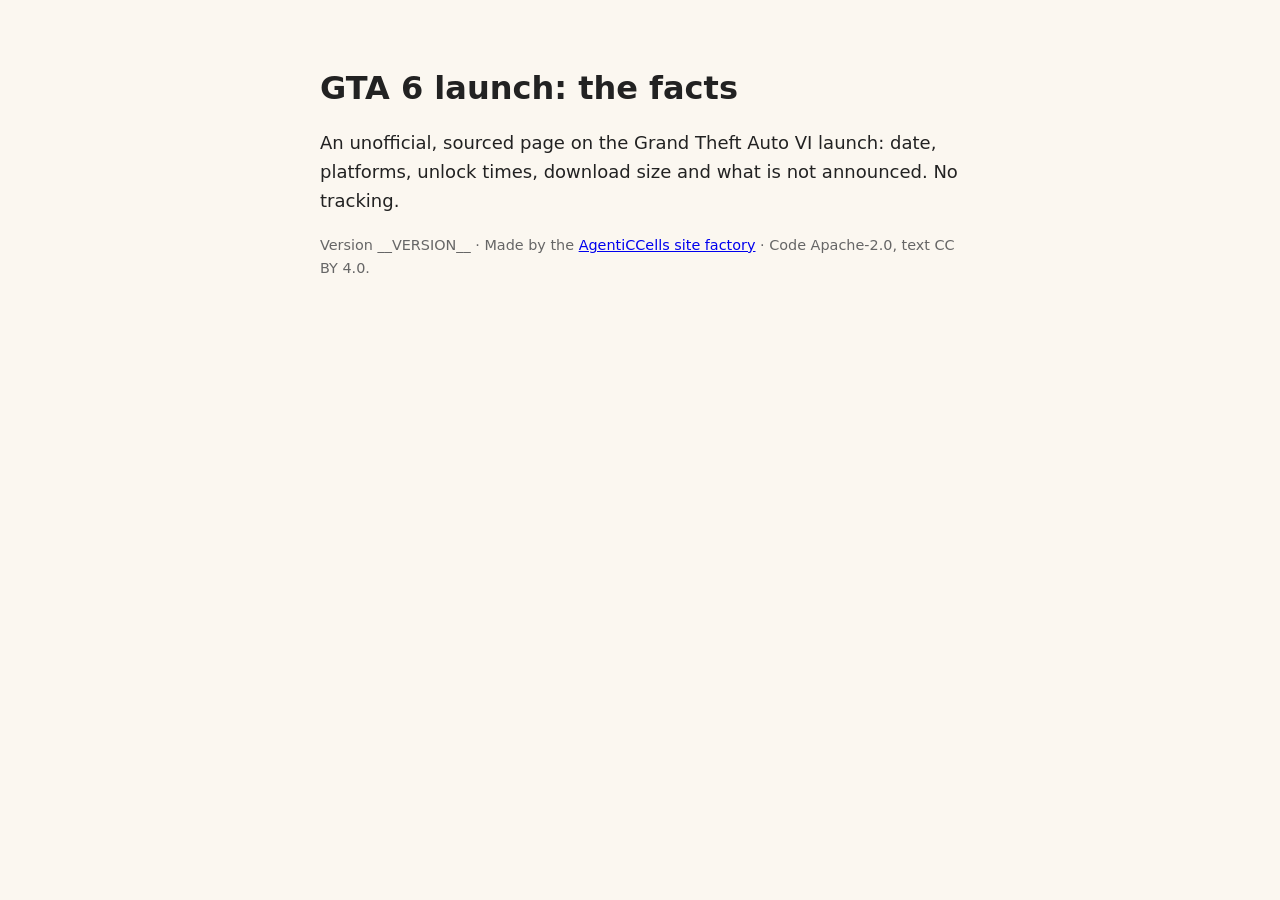
==== src/index.html @ ea2e4354 "Seed from AgentiCCells__Site__Template (factory request 2026-11-19__gta6-launch) Agent: factory-appl" ====
<!doctype html>
<html lang="en-GB">
<head>
<meta charset="utf-8">
<meta name="viewport" content="width=device-width,initial-scale=1">
<title>GTA 6 launch: the facts</title>
<meta name="description" content="An unofficial, sourced page on the Grand Theft Auto VI launch: date, platforms, unlock times, download size and what is not announced. No tracking.">
<style>body{margin:0;font:18px/1.6 system-ui,-apple-system,"Segoe UI",sans-serif;background:#fbf7f0;color:#222}main{max-width:40rem;margin:0 auto;padding:3rem 1rem}h1{font-size:2rem;line-height:1.2}.muted{color:#666;font-size:.9rem}@media(prefers-color-scheme:dark){body{background:#17140f;color:#eee}.muted{color:#aaa}}</style>
</head>
<body>
<main>
<h1>GTA 6 launch: the facts</h1>
<p>An unofficial, sourced page on the Grand Theft Auto VI launch: date, platforms, unlock times, download size and what is not announced. No tracking.</p>
<p class="muted">Version __VERSION__ · Made by the <a href="https://github.com/AgentiCCells/AgentiCCells__Site__Factory">AgentiCCells site factory</a> · Code Apache-2.0, text CC BY 4.0.</p>
</main>
</body>
</html>
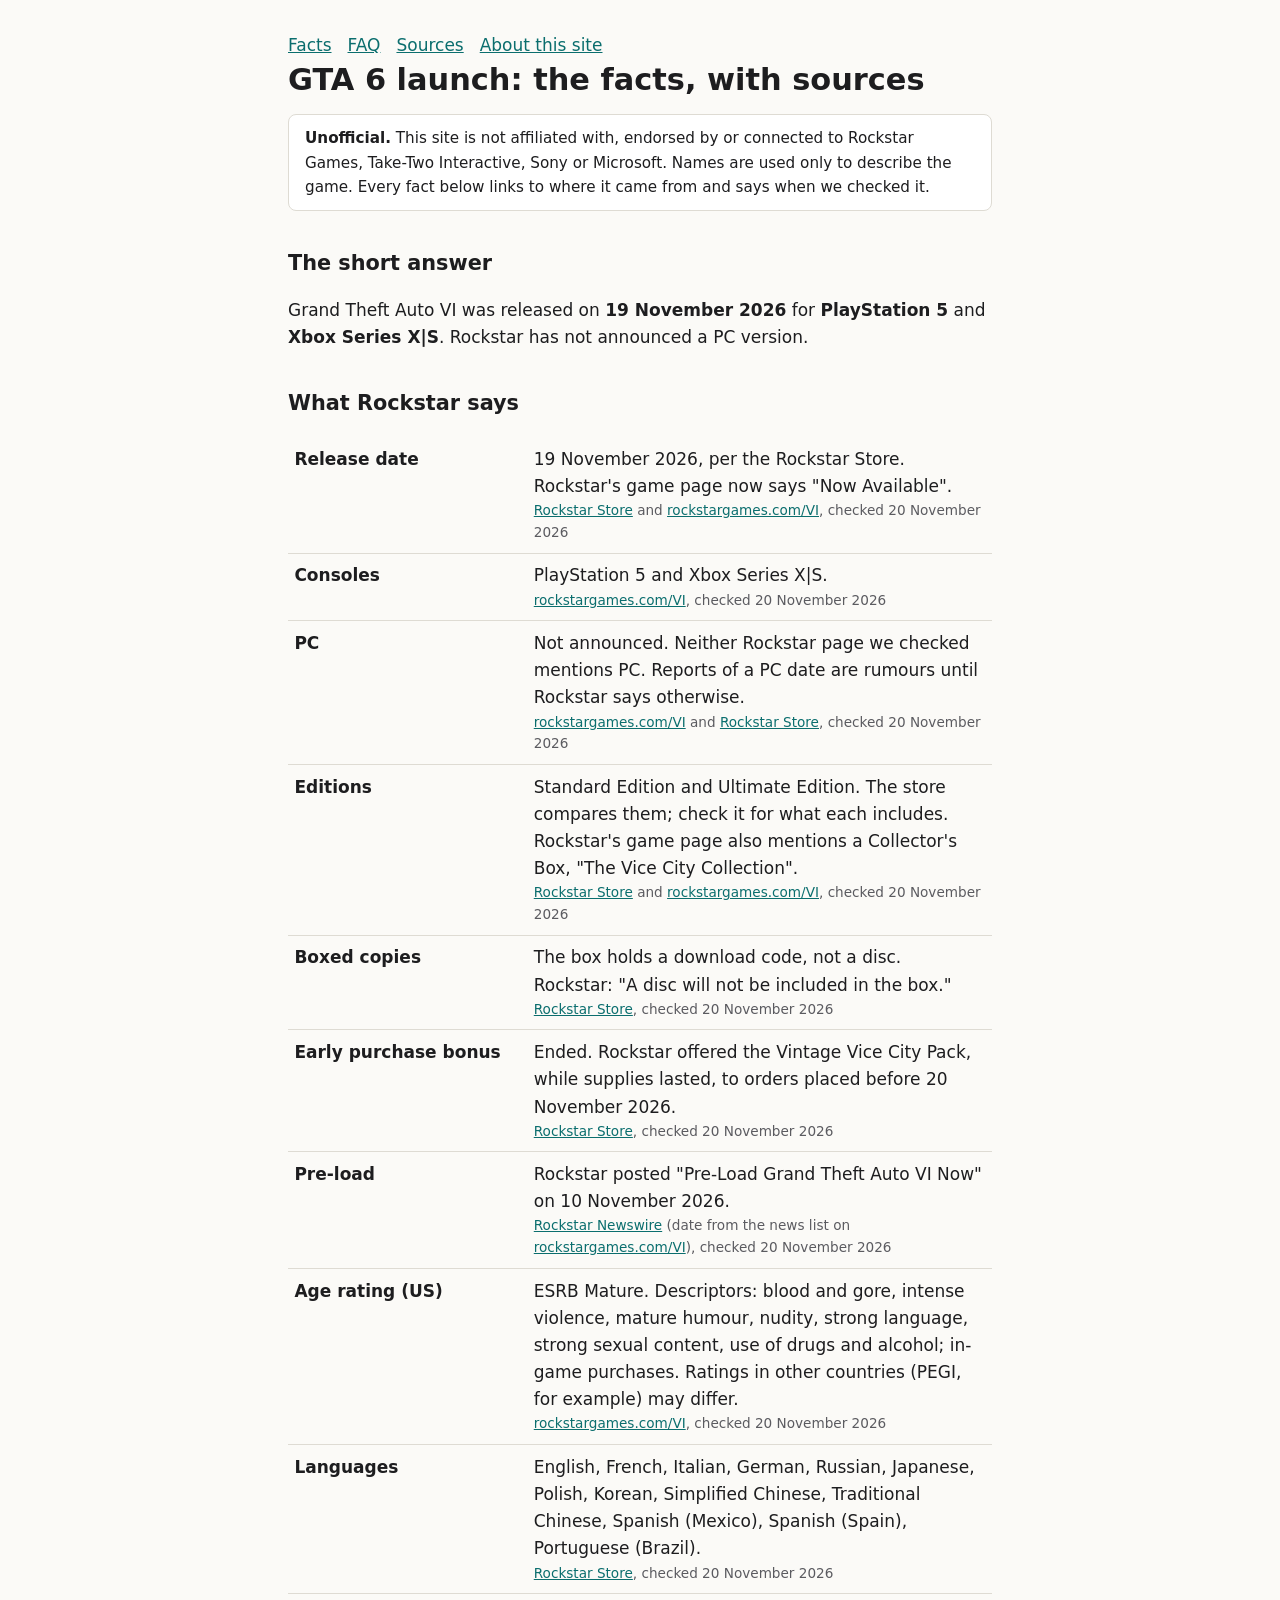
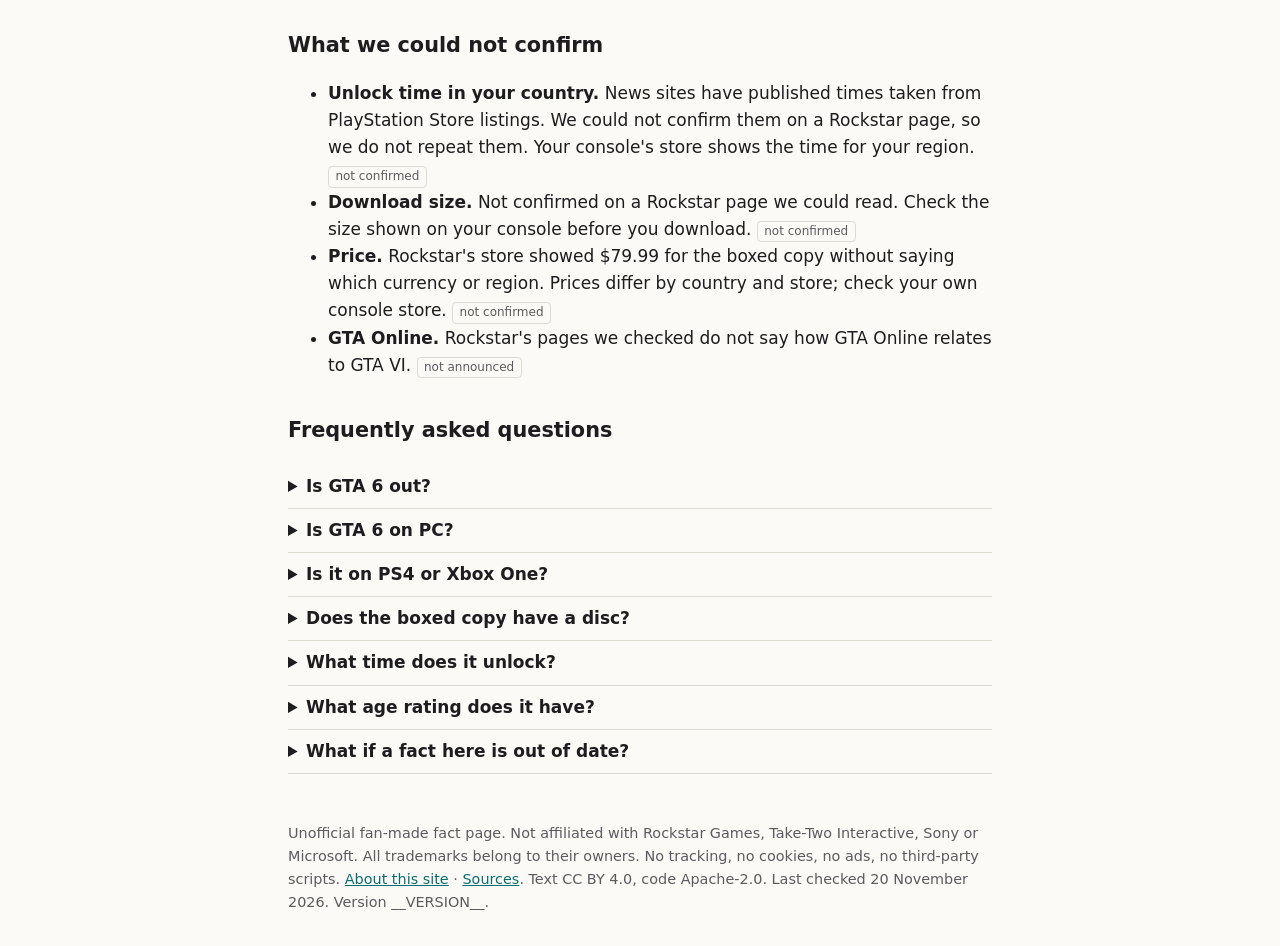
==== commit ba1e36e5: "GTA 6 launch fact page, signed-commit and symlink checks in CI - Content: index (facts with sources " ====
--- a/src/index.html
+++ b/src/index.html
@@ -2,16 +2,65 @@
 <html lang="en-GB">
 <head>
 <meta charset="utf-8">
-<meta name="viewport" content="width=device-width,initial-scale=1">
-<title>GTA 6 launch: the facts</title>
-<meta name="description" content="An unofficial, sourced page on the Grand Theft Auto VI launch: date, platforms, unlock times, download size and what is not announced. No tracking.">
-<style>body{margin:0;font:18px/1.6 system-ui,-apple-system,"Segoe UI",sans-serif;background:#fbf7f0;color:#222}main{max-width:40rem;margin:0 auto;padding:3rem 1rem}h1{font-size:2rem;line-height:1.2}.muted{color:#666;font-size:.9rem}@media(prefers-color-scheme:dark){body{background:#17140f;color:#eee}.muted{color:#aaa}}</style>
+<meta name="viewport" content="width=device-width, initial-scale=1">
+<title>GTA 6 launch: the facts, with sources</title>
+<meta name="description" content="An unofficial, sourced page on the Grand Theft Auto VI launch: release date, consoles, editions, PC status and what is not announced. Every fact links to its source. No tracking.">
+<meta property="og:title" content="GTA 6 launch: the facts, with sources">
+<meta property="og:description" content="Release date, consoles, editions and what is not announced, each with a source and a checked-on date. Unofficial. No tracking.">
+<meta property="og:type" content="website">
+<meta property="og:url" content="https://gta6-launch.agenticcells.site/">
+<meta property="og:image" content="https://gta6-launch.agenticcells.site/share-card.png">
+<meta property="og:image:width" content="1200">
+<meta property="og:image:height" content="630">
+<meta name="twitter:card" content="summary_large_image">
+<meta http-equiv="Content-Security-Policy" content="default-src 'self'; img-src 'self'; style-src 'self'; script-src 'none'; connect-src 'none'; base-uri 'none'; form-action 'none'">
+<meta name="referrer" content="no-referrer">
+<link rel="stylesheet" href="style.css">
+<link rel="icon" href="favicon.svg" type="image/svg+xml">
+<link rel="canonical" href="https://gta6-launch.agenticcells.site/">
 </head>
 <body>
+<header>
+<nav><a href="./">Facts</a><a href="./#faq">FAQ</a><a href="sources.html">Sources</a><a href="about.html">About this site</a></nav>
+<h1>GTA 6 launch: the facts, with sources</h1>
+<p class="note"><strong>Unofficial.</strong> This site is not affiliated with, endorsed by or connected to Rockstar Games, Take-Two Interactive, Sony or Microsoft. Names are used only to describe the game. Every fact below links to where it came from and says when we checked it.</p>
+</header>
 <main>
-<h1>GTA 6 launch: the facts</h1>
-<p>An unofficial, sourced page on the Grand Theft Auto VI launch: date, platforms, unlock times, download size and what is not announced. No tracking.</p>
-<p class="muted">Version __VERSION__ · Made by the <a href="https://github.com/AgentiCCells/AgentiCCells__Site__Factory">AgentiCCells site factory</a> · Code Apache-2.0, text CC BY 4.0.</p>
+<h2>The short answer</h2>
+<p>Grand Theft Auto VI was released on <strong>19 November 2026</strong> for <strong>PlayStation 5</strong> and <strong>Xbox Series X|S</strong>. Rockstar has not announced a PC version.</p>
+
+<h2>What Rockstar says</h2>
+<table class="facts">
+<tr><th>Release date</th><td>19 November 2026, per the Rockstar Store. Rockstar's game page now says "Now Available".<span class="src"><a href="https://store.rockstargames.com/game/buy-gta-vi">Rockstar Store</a> and <a href="https://www.rockstargames.com/VI">rockstargames.com/VI</a>, checked 20 November 2026</span></td></tr>
+<tr><th>Consoles</th><td>PlayStation 5 and Xbox Series X|S.<span class="src"><a href="https://www.rockstargames.com/VI">rockstargames.com/VI</a>, checked 20 November 2026</span></td></tr>
+<tr><th>PC</th><td>Not announced. Neither Rockstar page we checked mentions PC. Reports of a PC date are rumours until Rockstar says otherwise.<span class="src"><a href="https://www.rockstargames.com/VI">rockstargames.com/VI</a> and <a href="https://store.rockstargames.com/game/buy-gta-vi">Rockstar Store</a>, checked 20 November 2026</span></td></tr>
+<tr><th>Editions</th><td>Standard Edition and Ultimate Edition. The store compares them; check it for what each includes. Rockstar's game page also mentions a Collector's Box, "The Vice City Collection".<span class="src"><a href="https://store.rockstargames.com/game/buy-gta-vi">Rockstar Store</a> and <a href="https://www.rockstargames.com/VI">rockstargames.com/VI</a>, checked 20 November 2026</span></td></tr>
+<tr><th>Boxed copies</th><td>The box holds a download code, not a disc. Rockstar: "A disc will not be included in the box."<span class="src"><a href="https://store.rockstargames.com/game/buy-gta-vi">Rockstar Store</a>, checked 20 November 2026</span></td></tr>
+<tr><th>Early purchase bonus</th><td>Ended. Rockstar offered the Vintage Vice City Pack, while supplies lasted, to orders placed before 20 November 2026.<span class="src"><a href="https://store.rockstargames.com/game/buy-gta-vi">Rockstar Store</a>, checked 20 November 2026</span></td></tr>
+<tr><th>Pre-load</th><td>Rockstar posted "Pre-Load Grand Theft Auto VI Now" on 10 November 2026.<span class="src"><a href="https://www.rockstargames.com/newswire/article/89834o94713o21">Rockstar Newswire</a> (date from the news list on <a href="https://www.rockstargames.com/VI">rockstargames.com/VI</a>), checked 20 November 2026</span></td></tr>
+<tr><th>Age rating (US)</th><td>ESRB Mature. Descriptors: blood and gore, intense violence, mature humour, nudity, strong language, strong sexual content, use of drugs and alcohol; in-game purchases. Ratings in other countries (PEGI, for example) may differ.<span class="src"><a href="https://www.rockstargames.com/VI">rockstargames.com/VI</a>, checked 20 November 2026</span></td></tr>
+<tr><th>Languages</th><td>English, French, Italian, German, Russian, Japanese, Polish, Korean, Simplified Chinese, Traditional Chinese, Spanish (Mexico), Spanish (Spain), Portuguese (Brazil).<span class="src"><a href="https://store.rockstargames.com/game/buy-gta-vi">Rockstar Store</a>, checked 20 November 2026</span></td></tr>
+</table>
+
+<h2>What we could not confirm</h2>
+<ul>
+<li><strong>Unlock time in your country.</strong> News sites have published times taken from PlayStation Store listings. We could not confirm them on a Rockstar page, so we do not repeat them. Your console's store shows the time for your region. <span class="tag">not confirmed</span></li>
+<li><strong>Download size.</strong> Not confirmed on a Rockstar page we could read. Check the size shown on your console before you download. <span class="tag">not confirmed</span></li>
+<li><strong>Price.</strong> Rockstar's store showed $79.99 for the boxed copy without saying which currency or region. Prices differ by country and store; check your own console store. <span class="tag">not confirmed</span></li>
+<li><strong>GTA Online.</strong> Rockstar's pages we checked do not say how GTA Online relates to GTA VI. <span class="tag">not announced</span></li>
+</ul>
+
+<h2 id="faq">Frequently asked questions</h2>
+<details><summary>Is GTA 6 out?</summary><p>Yes. Rockstar's game page says "Now Available", and the Rockstar Store gives a release date of 19 November 2026. (<a href="https://www.rockstargames.com/VI">rockstargames.com/VI</a> and <a href="https://store.rockstargames.com/game/buy-gta-vi">Rockstar Store</a>, checked 20 November 2026.)</p></details>
+<details><summary>Is GTA 6 on PC?</summary><p>Not announced. Rockstar lists PlayStation 5 and Xbox Series X|S only. Anything else is rumour until Rockstar says so.</p></details>
+<details><summary>Is it on PS4 or Xbox One?</summary><p>Not announced. Rockstar lists only PlayStation 5 and Xbox Series X|S.</p></details>
+<details><summary>Does the boxed copy have a disc?</summary><p>No. Rockstar says physical versions contain only a download code, so you still need to download the game.</p></details>
+<details><summary>What time does it unlock?</summary><p>We could not confirm unlock times on a Rockstar page. Your console's store page for the game shows the time for your region.</p></details>
+<details><summary>What age rating does it have?</summary><p>ESRB Mature in the US. Other rating boards set their own ratings.</p></details>
+<details><summary>What if a fact here is out of date?</summary><p>Each fact shows the date we checked it. Rockstar's own pages are the authority; if they differ from this page, trust them.</p></details>
 </main>
+<footer>
+<p>Unofficial fan-made fact page. Not affiliated with Rockstar Games, Take-Two Interactive, Sony or Microsoft. All trademarks belong to their owners. No tracking, no cookies, no ads, no third-party scripts. <a href="about.html">About this site</a> · <a href="sources.html">Sources</a>. Text CC BY 4.0, code Apache-2.0. Last checked 20 November 2026. Version __VERSION__.</p>
+</footer>
 </body>
 </html>
--- a/src/style.css
+++ b/src/style.css
@@ -0,0 +1,11 @@
+:root{--bg:#fbfaf7;--fg:#1d1d1f;--muted:#5b5b60;--line:#dedbd3;--accent:#0b6e6e;--card:#fff}
+@media (prefers-color-scheme:dark){:root{--bg:#141416;--fg:#ececee;--muted:#a3a3a8;--line:#2e2e33;--accent:#58c4c4;--card:#1c1c1f}}
+*{box-sizing:border-box}body{margin:0;background:var(--bg);color:var(--fg);font:17px/1.6 system-ui,-apple-system,"Segoe UI",sans-serif}
+main,header,footer{max-width:46rem;margin:0 auto;padding:0 16px}
+header{padding-top:2rem}h1{font-size:1.9rem;line-height:1.2;margin:.2rem 0}h2{margin-top:2.2rem;font-size:1.3rem}
+.note{border:1px solid var(--line);background:var(--card);padding:.7rem 1rem;border-radius:8px;font-size:.95rem}
+.facts{width:100%;border-collapse:collapse;margin:1rem 0}.facts th,.facts td{text-align:left;vertical-align:top;padding:.55rem .4rem;border-bottom:1px solid var(--line)}
+.facts th{width:34%;font-weight:600}.src{display:block;font-size:.85rem;color:var(--muted)}
+a{color:var(--accent)}.tag{display:inline-block;font-size:.75rem;padding:0 .4rem;border:1px solid var(--line);border-radius:4px;color:var(--muted)}
+details{border-bottom:1px solid var(--line);padding:.5rem 0}summary{cursor:pointer;font-weight:600}
+footer{margin:3rem auto 2rem;color:var(--muted);font-size:.9rem}nav a{margin-right:1rem}
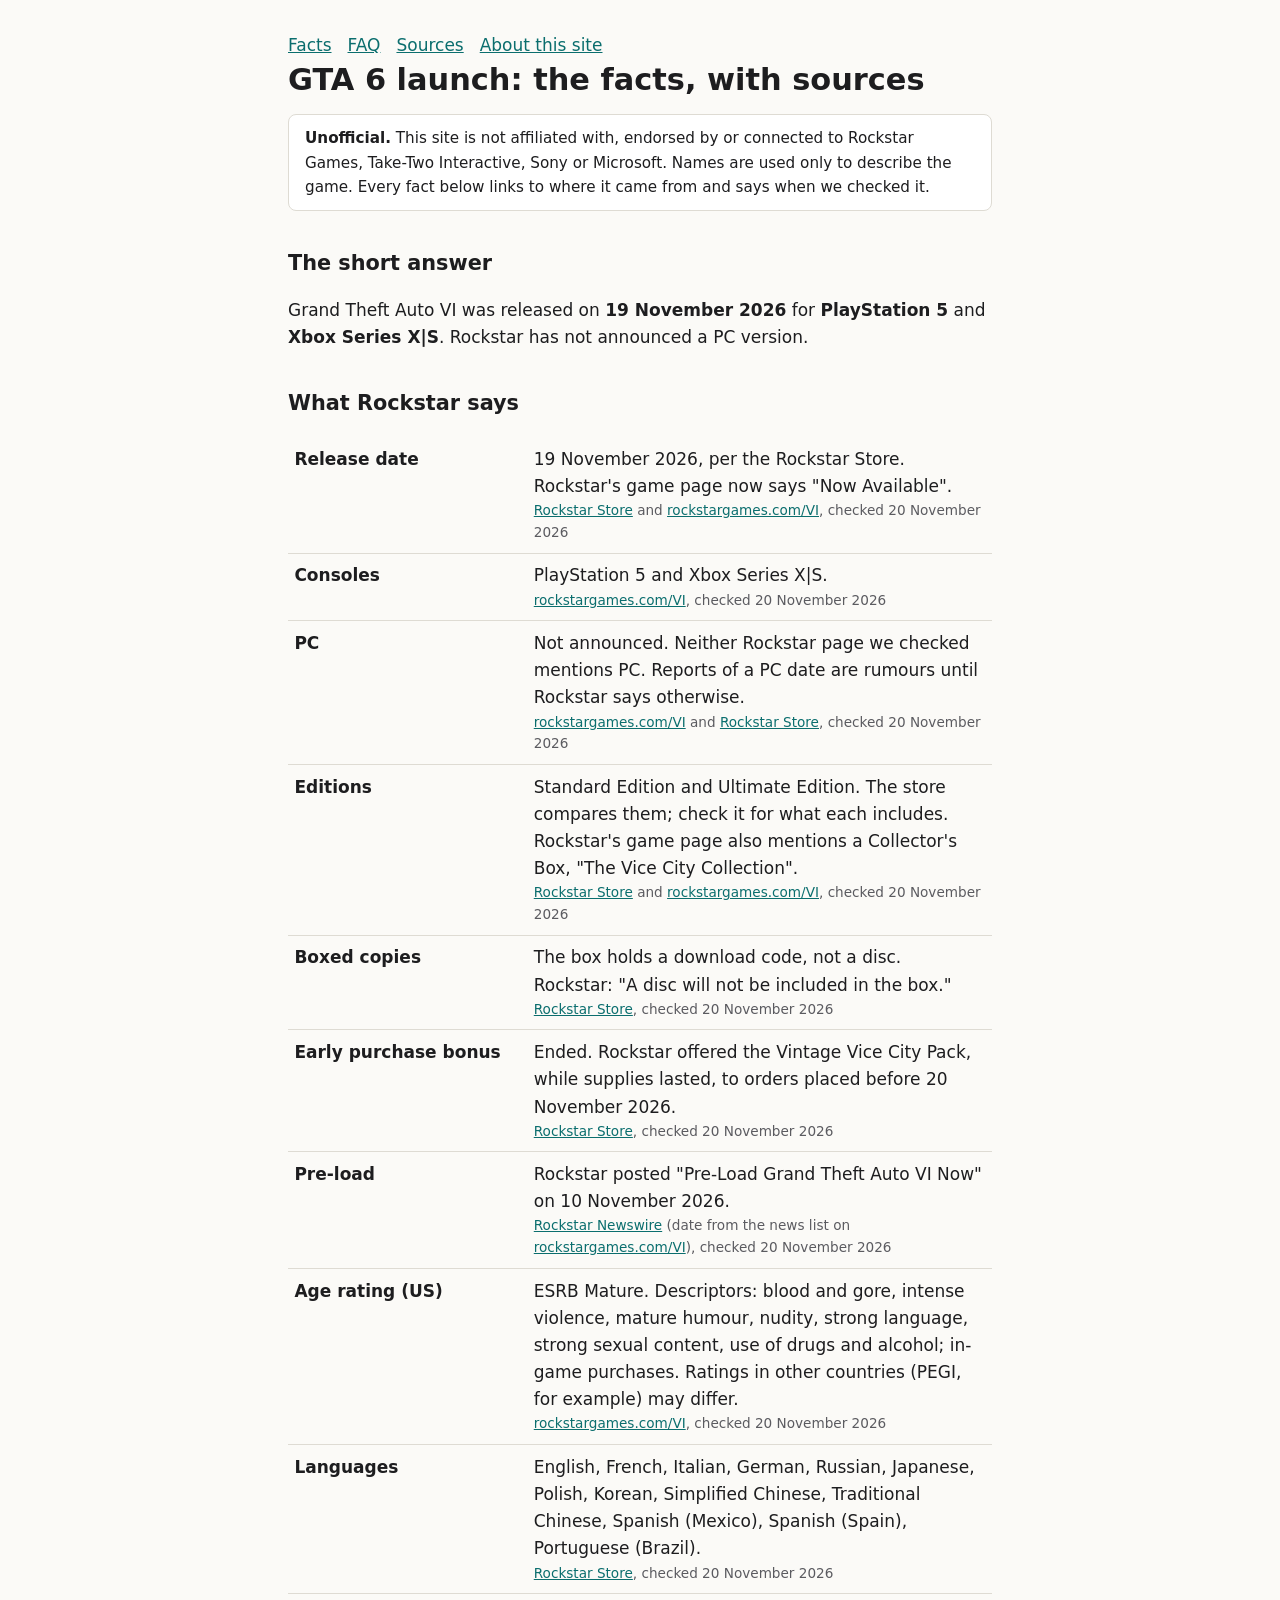
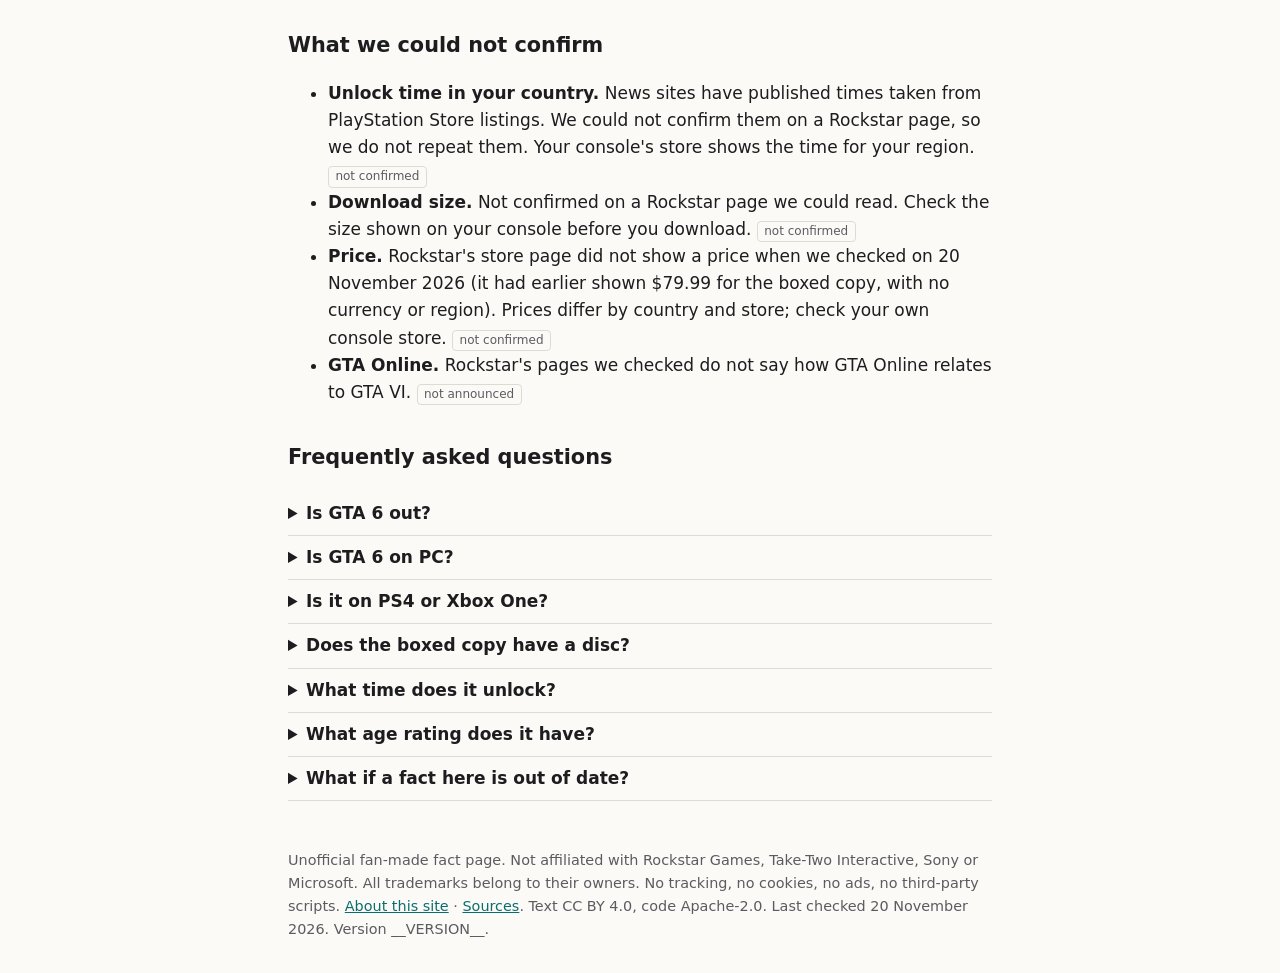
==== commit 5627da3b: "Price note: the store no longer shows a price Re-check of Rockstar's pages on 20 November ~09:15 UTC" ====
--- a/src/index.html
+++ b/src/index.html
@@ -46,7 +46,7 @@
 <ul>
 <li><strong>Unlock time in your country.</strong> News sites have published times taken from PlayStation Store listings. We could not confirm them on a Rockstar page, so we do not repeat them. Your console's store shows the time for your region. <span class="tag">not confirmed</span></li>
 <li><strong>Download size.</strong> Not confirmed on a Rockstar page we could read. Check the size shown on your console before you download. <span class="tag">not confirmed</span></li>
-<li><strong>Price.</strong> Rockstar's store showed $79.99 for the boxed copy without saying which currency or region. Prices differ by country and store; check your own console store. <span class="tag">not confirmed</span></li>
+<li><strong>Price.</strong> Rockstar's store page did not show a price when we checked on 20 November 2026 (it had earlier shown $79.99 for the boxed copy, with no currency or region). Prices differ by country and store; check your own console store. <span class="tag">not confirmed</span></li>
 <li><strong>GTA Online.</strong> Rockstar's pages we checked do not say how GTA Online relates to GTA VI. <span class="tag">not announced</span></li>
 </ul>
 
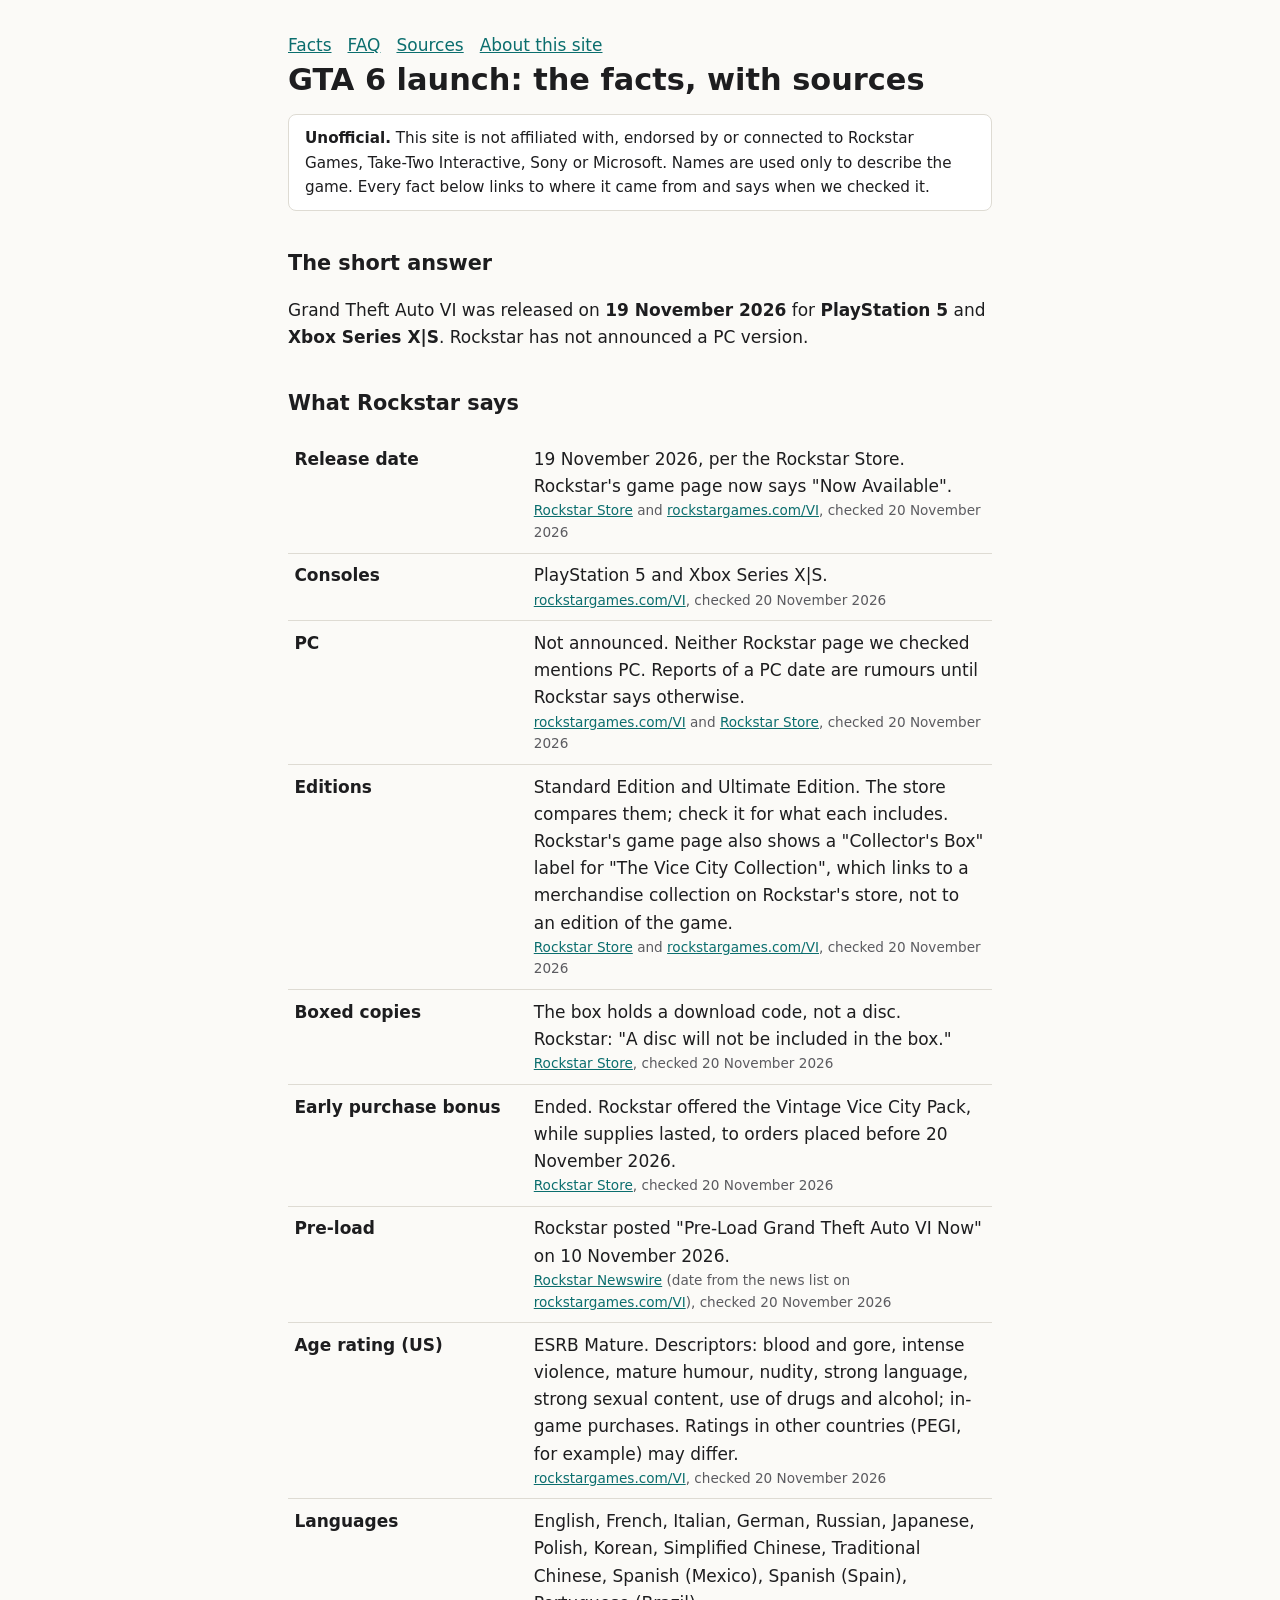
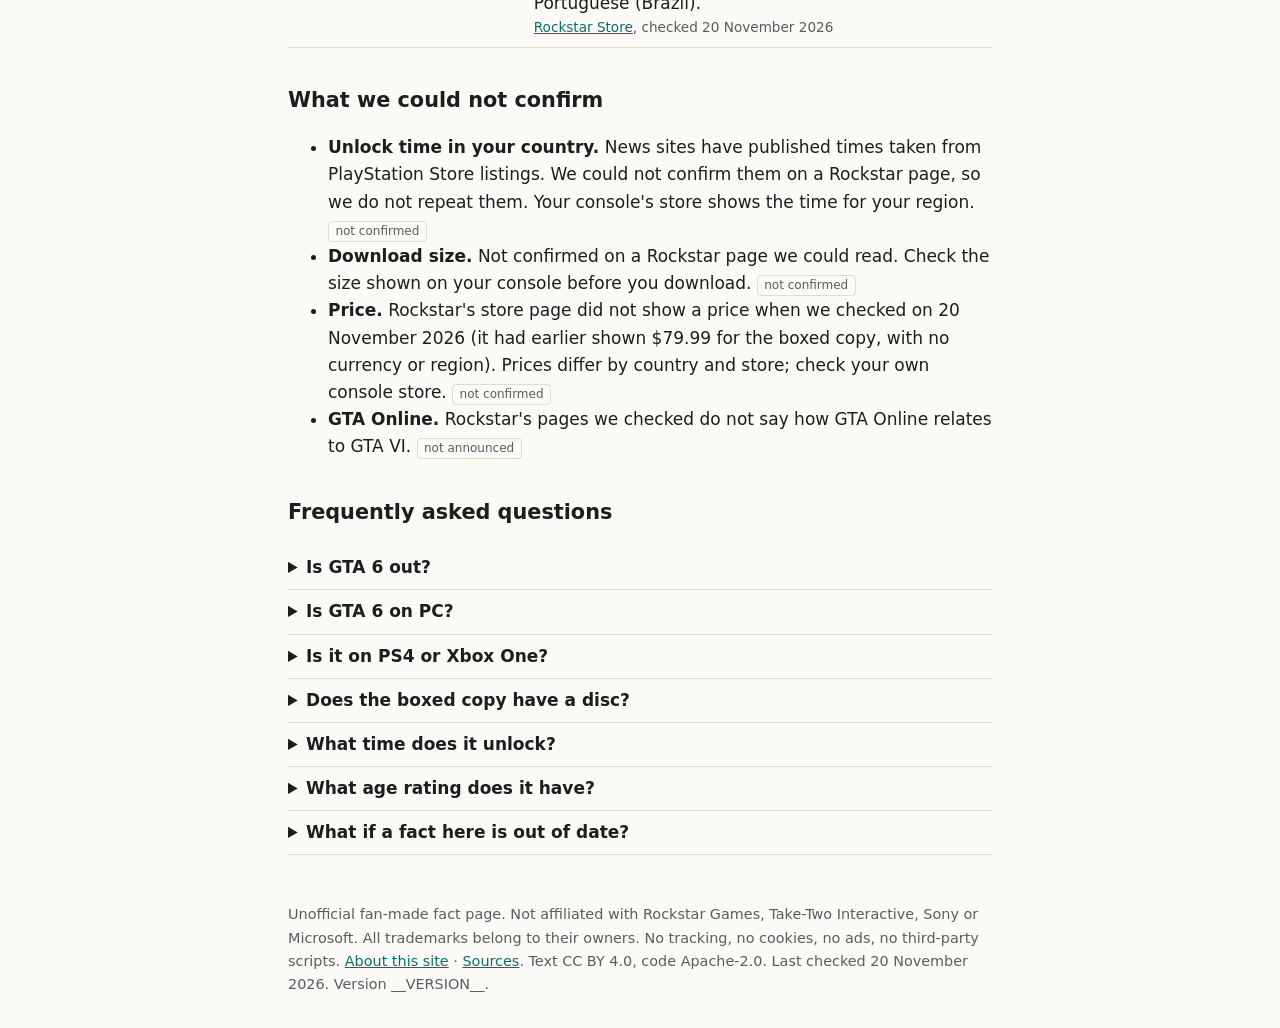
==== commit f329de70: "Editions row: the Collector's Box is a merchandise collection Re-check of Rockstar's pages on 20 Nov" ====
--- a/src/index.html
+++ b/src/index.html
@@ -34,7 +34,7 @@
 <tr><th>Release date</th><td>19 November 2026, per the Rockstar Store. Rockstar's game page now says "Now Available".<span class="src"><a href="https://store.rockstargames.com/game/buy-gta-vi">Rockstar Store</a> and <a href="https://www.rockstargames.com/VI">rockstargames.com/VI</a>, checked 20 November 2026</span></td></tr>
 <tr><th>Consoles</th><td>PlayStation 5 and Xbox Series X|S.<span class="src"><a href="https://www.rockstargames.com/VI">rockstargames.com/VI</a>, checked 20 November 2026</span></td></tr>
 <tr><th>PC</th><td>Not announced. Neither Rockstar page we checked mentions PC. Reports of a PC date are rumours until Rockstar says otherwise.<span class="src"><a href="https://www.rockstargames.com/VI">rockstargames.com/VI</a> and <a href="https://store.rockstargames.com/game/buy-gta-vi">Rockstar Store</a>, checked 20 November 2026</span></td></tr>
-<tr><th>Editions</th><td>Standard Edition and Ultimate Edition. The store compares them; check it for what each includes. Rockstar's game page also mentions a Collector's Box, "The Vice City Collection".<span class="src"><a href="https://store.rockstargames.com/game/buy-gta-vi">Rockstar Store</a> and <a href="https://www.rockstargames.com/VI">rockstargames.com/VI</a>, checked 20 November 2026</span></td></tr>
+<tr><th>Editions</th><td>Standard Edition and Ultimate Edition. The store compares them; check it for what each includes. Rockstar's game page also shows a "Collector's Box" label for "The Vice City Collection", which links to a merchandise collection on Rockstar's store, not to an edition of the game.<span class="src"><a href="https://store.rockstargames.com/game/buy-gta-vi">Rockstar Store</a> and <a href="https://www.rockstargames.com/VI">rockstargames.com/VI</a>, checked 20 November 2026</span></td></tr>
 <tr><th>Boxed copies</th><td>The box holds a download code, not a disc. Rockstar: "A disc will not be included in the box."<span class="src"><a href="https://store.rockstargames.com/game/buy-gta-vi">Rockstar Store</a>, checked 20 November 2026</span></td></tr>
 <tr><th>Early purchase bonus</th><td>Ended. Rockstar offered the Vintage Vice City Pack, while supplies lasted, to orders placed before 20 November 2026.<span class="src"><a href="https://store.rockstargames.com/game/buy-gta-vi">Rockstar Store</a>, checked 20 November 2026</span></td></tr>
 <tr><th>Pre-load</th><td>Rockstar posted "Pre-Load Grand Theft Auto VI Now" on 10 November 2026.<span class="src"><a href="https://www.rockstargames.com/newswire/article/89834o94713o21">Rockstar Newswire</a> (date from the news list on <a href="https://www.rockstargames.com/VI">rockstargames.com/VI</a>), checked 20 November 2026</span></td></tr>
